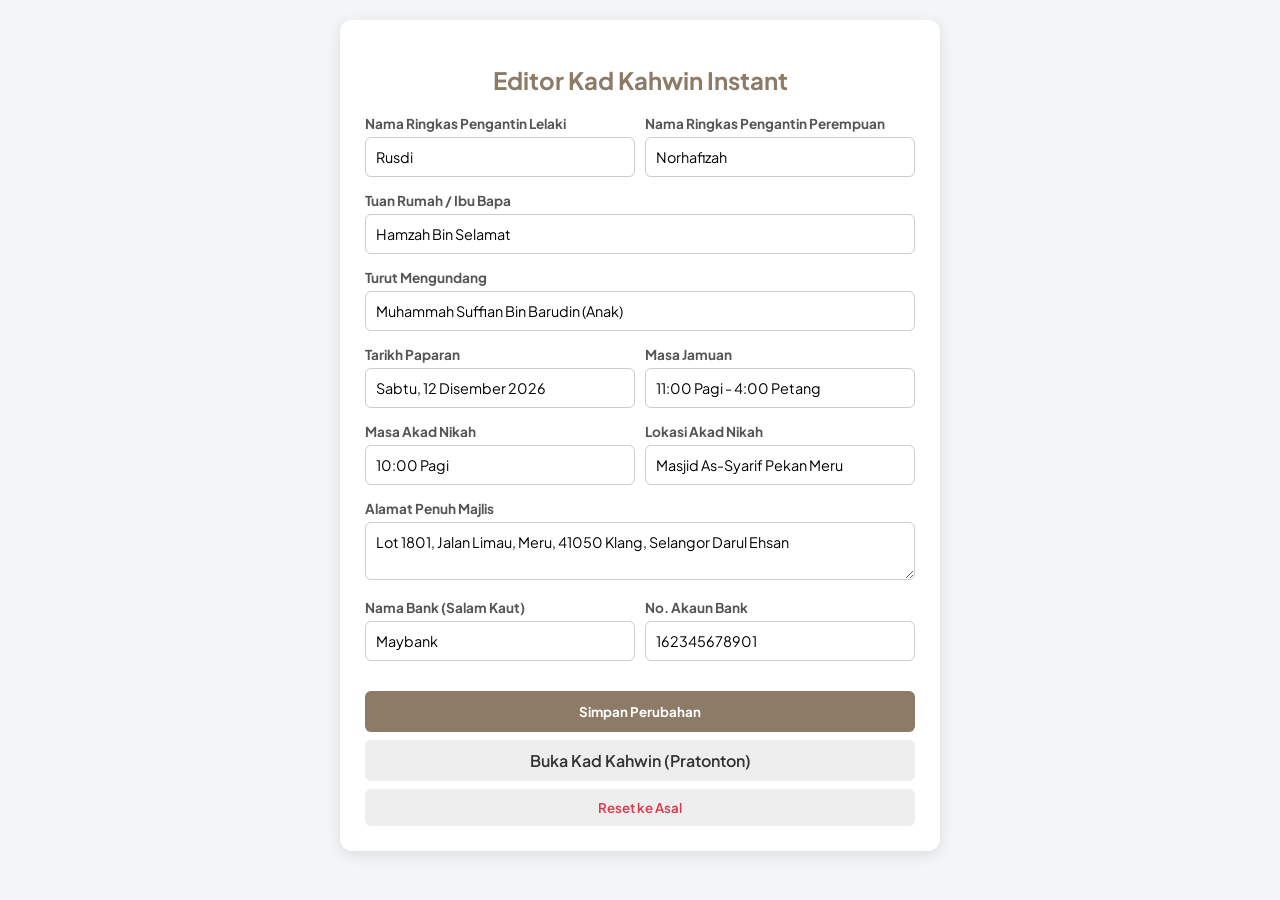
==== admin.html @ 260024a2 "Update UI" ====
<!DOCTYPE html>
<html lang="ms">
<head>
    <meta charset="UTF-8">
    <meta name="viewport" content="width=device-width, initial-scale=1.0">
    <title>Editor Maklumat Kad Kahwin</title>
    <link href="https://fonts.googleapis.com/css2?family=Plus+Jakarta+Sans:wght@400;600;700&display=swap" rel="stylesheet">
    <style>
        * { box-sizing: border-box; font-family: 'Plus Jakarta Sans', sans-serif; }
        body { background: #f4f5f7; padding: 20px; color: #333; margin: 0; }
        .admin-card { max-width: 600px; margin: auto; background: white; padding: 25px; border-radius: 12px; box-shadow: 0 4px 15px rgba(0,0,0,0.1); }
        h2 { text-align: center; color: #8D7B68; margin-bottom: 20px; }
        .form-group { margin-bottom: 15px; }
        label { font-size: 0.85rem; font-weight: 700; display: block; margin-bottom: 5px; color: #555; }
        input, textarea { width: 100%; padding: 10px; border: 1px solid #ccc; border-radius: 6px; font-size: 0.9rem; }
        .grid-2 { display: grid; grid-template-columns: 1fr 1fr; gap: 10px; }
        .btn-save { width: 100%; background: #8D7B68; color: white; padding: 12px; border: none; border-radius: 6px; font-weight: 700; cursor: pointer; margin-top: 15px; }
        .btn-secondary { width: 100%; background: #eee; color: #333; padding: 10px; border: none; border-radius: 6px; font-weight: 600; cursor: pointer; margin-top: 8px; text-decoration: none; display: block; text-align: center; }
        .status-msg { margin-top: 10px; text-align: center; font-size: 0.85rem; color: #28a745; display: none; }
    </style>
</head>
<body>

<div class="admin-card">
    <h2>Editor Kad Kahwin Instant</h2>
    <form id="admin-form">
        <div class="grid-2">
            <div class="form-group">
                <label>Nama Ringkas Pengantin Lelaki</label>
                <input type="text" id="groom" required>
            </div>
            <div class="form-group">
                <label>Nama Ringkas Pengantin Perempuan</label>
                <input type="text" id="bride" required>
            </div>
        </div>

        <div class="form-group">
            <label>Tuan Rumah / Ibu Bapa</label>
            <input type="text" id="host" required>
        </div>

        <div class="form-group">
            <label>Turut Mengundang</label>
            <input type="text" id="specialInvite">
        </div>

        <div class="grid-2">
            <div class="form-group">
                <label>Tarikh Paparan</label>
                <input type="text" id="dateDisplay" required>
            </div>
            <div class="form-group">
                <label>Masa Jamuan</label>
                <input type="text" id="timeDisplay" required>
            </div>
        </div>

        <div class="grid-2">
            <div class="form-group">
                <label>Masa Akad Nikah</label>
                <input type="text" id="nikahTime">
            </div>
            <div class="form-group">
                <label>Lokasi Akad Nikah</label>
                <input type="text" id="nikahLocation">
            </div>
        </div>

        <div class="form-group">
            <label>Alamat Penuh Majlis</label>
            <textarea id="hallAddress" rows="2" required></textarea>
        </div>

        <div class="grid-2">
            <div class="form-group">
                <label>Nama Bank (Salam Kaut)</label>
                <input type="text" id="bankName">
            </div>
            <div class="form-group">
                <label>No. Akaun Bank</label>
                <input type="text" id="bankAcc">
            </div>
        </div>

        <button type="submit" class="btn-save">Simpan Perubahan</button>
        <a href="index.html" target="_blank" class="btn-secondary">Buka Kad Kahwin (Pratonton)</a>
        <button type="button" id="btn-reset" class="btn-secondary" style="color: #dc3545;">Reset ke Asal</button>
        <div id="status" class="status-msg">Maklumat berjaya dikemas kini!</div>
    </form>
</div>

<script src="./js/config.js"></script>
<script>
    document.addEventListener('DOMContentLoaded', () => {
        const currentConfig = getWeddingConfig();

        // Fill current form values
        document.getElementById('groom').value = currentConfig.groom;
        document.getElementById('bride').value = currentConfig.bride;
        document.getElementById('host').value = currentConfig.host;
        document.getElementById('specialInvite').value = currentConfig.specialInvite || '';
        document.getElementById('dateDisplay').value = currentConfig.dateDisplay;
        document.getElementById('timeDisplay').value = currentConfig.timeDisplay;
        document.getElementById('nikahTime').value = currentConfig.nikahTime || '';
        document.getElementById('nikahLocation').value = currentConfig.nikahLocation || '';
        document.getElementById('hallAddress').value = currentConfig.hallAddress;
        document.getElementById('bankName').value = currentConfig.bank.name;
        document.getElementById('bankAcc').value = currentConfig.bank.accountNo;

        // Save action
        document.getElementById('admin-form').addEventListener('submit', (e) => {
            e.preventDefault();
            
            const updated = {
                ...currentConfig,
                groom: document.getElementById('groom').value,
                bride: document.getElementById('bride').value,
                shortName: `${document.getElementById('groom').value} & ${document.getElementById('bride').value}`,
                host: document.getElementById('host').value,
                specialInvite: document.getElementById('specialInvite').value,
                dateDisplay: document.getElementById('dateDisplay').value,
                timeDisplay: document.getElementById('timeDisplay').value,
                nikahTime: document.getElementById('nikahTime').value,
                nikahLocation: document.getElementById('nikahLocation').value,
                hallAddress: document.getElementById('hallAddress').value,
                bank: {
                    ...currentConfig.bank,
                    name: document.getElementById('bankName').value,
                    accountNo: document.getElementById('bankAcc').value
                }
            };

            localStorage.setItem('weddingCardConfig', JSON.stringify(updated));
            const status = document.getElementById('status');
            status.style.display = 'block';
            setTimeout(() => status.style.display = 'none', 3000);
        });

        // Reset action
        document.getElementById('btn-reset').addEventListener('click', () => {
            if(confirm("Adakah anda pasti untuk reset semula maklumat ke tetapan asal?")) {
                localStorage.removeItem('weddingCardConfig');
                location.reload();
            }
        });
    });
</script>
</body>
</html>
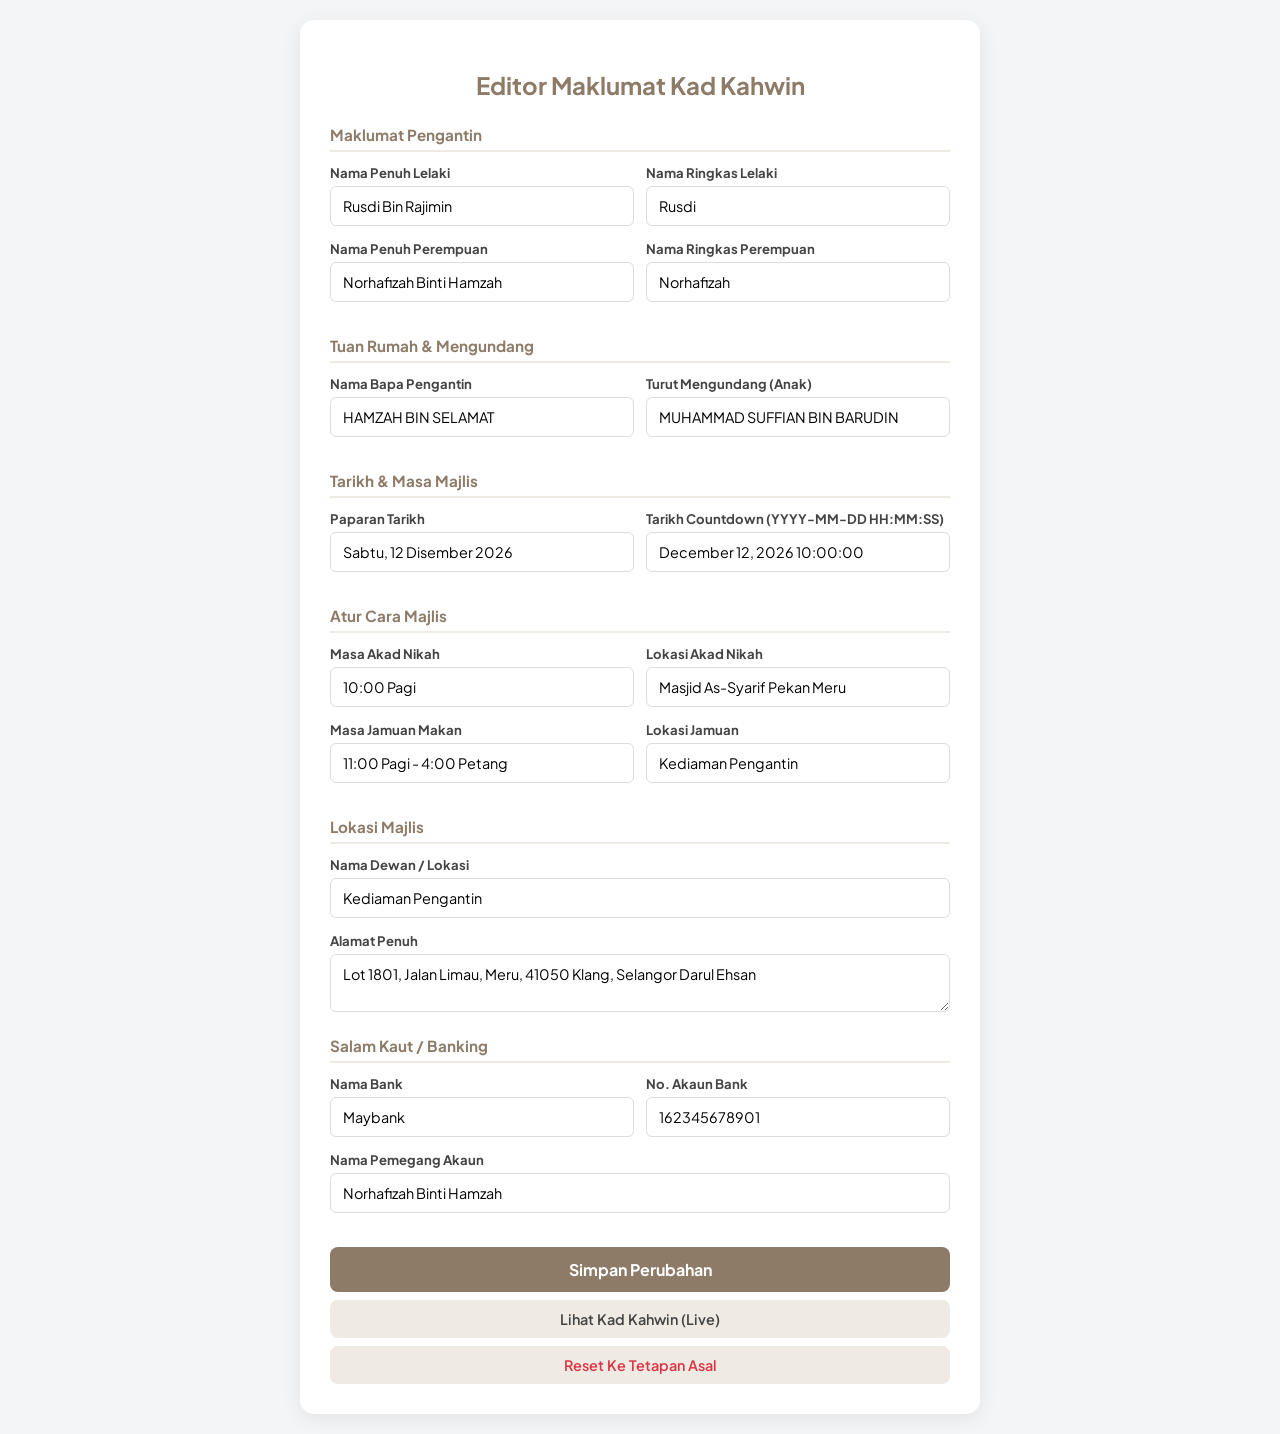
==== commit c912c61e: "Update" ====
--- a/admin.html
+++ b/admin.html
@@ -7,55 +7,73 @@
     <link href="https://fonts.googleapis.com/css2?family=Plus+Jakarta+Sans:wght@400;600;700&display=swap" rel="stylesheet">
     <style>
         * { box-sizing: border-box; font-family: 'Plus Jakarta Sans', sans-serif; }
-        body { background: #f4f5f7; padding: 20px; color: #333; margin: 0; }
-        .admin-card { max-width: 600px; margin: auto; background: white; padding: 25px; border-radius: 12px; box-shadow: 0 4px 15px rgba(0,0,0,0.1); }
-        h2 { text-align: center; color: #8D7B68; margin-bottom: 20px; }
-        .form-group { margin-bottom: 15px; }
-        label { font-size: 0.85rem; font-weight: 700; display: block; margin-bottom: 5px; color: #555; }
-        input, textarea { width: 100%; padding: 10px; border: 1px solid #ccc; border-radius: 6px; font-size: 0.9rem; }
-        .grid-2 { display: grid; grid-template-columns: 1fr 1fr; gap: 10px; }
-        .btn-save { width: 100%; background: #8D7B68; color: white; padding: 12px; border: none; border-radius: 6px; font-weight: 700; cursor: pointer; margin-top: 15px; }
-        .btn-secondary { width: 100%; background: #eee; color: #333; padding: 10px; border: none; border-radius: 6px; font-weight: 600; cursor: pointer; margin-top: 8px; text-decoration: none; display: block; text-align: center; }
-        .status-msg { margin-top: 10px; text-align: center; font-size: 0.85rem; color: #28a745; display: none; }
+        body { background: #F4F5F7; padding: 20px; color: #333; margin: 0; }
+        .admin-card { max-width: 680px; margin: auto; background: white; padding: 30px; border-radius: 14px; box-shadow: 0 4px 20px rgba(0,0,0,0.08); }
+        h2 { text-align: center; color: #8D7B68; margin-bottom: 25px; }
+        .section-header { font-size: 0.95rem; font-weight: 700; color: #8D7B68; border-bottom: 2px solid #EFEAE4; padding-bottom: 6px; margin: 20px 0 12px 0; }
+        .form-group { margin-bottom: 14px; }
+        label { font-size: 0.82rem; font-weight: 700; display: block; margin-bottom: 5px; color: #444; }
+        input, textarea { width: 100%; padding: 10px 12px; border: 1px solid #DCDCDC; border-radius: 6px; font-size: 0.9rem; }
+        input:focus, textarea:focus { border-color: #8D7B68; outline: none; }
+        .grid-2 { display: grid; grid-template-columns: 1fr 1fr; gap: 12px; }
+        .btn-save { width: 100%; background: #8D7B68; color: white; padding: 12px; border: none; border-radius: 8px; font-weight: 700; cursor: pointer; margin-top: 20px; font-size: 1rem; }
+        .btn-secondary { width: 100%; background: #EFEAE4; color: #444; padding: 10px; border: none; border-radius: 8px; font-weight: 600; cursor: pointer; margin-top: 8px; text-decoration: none; display: block; text-align: center; font-size: 0.9rem; }
+        .status-msg { margin-top: 12px; text-align: center; font-size: 0.88rem; color: #28a745; font-weight: 600; display: none; }
     </style>
 </head>
 <body>
 
 <div class="admin-card">
-    <h2>Editor Kad Kahwin Instant</h2>
+    <h2>Editor Maklumat Kad Kahwin</h2>
     <form id="admin-form">
-        <div class="grid-2">
-            <div class="form-group">
-                <label>Nama Ringkas Pengantin Lelaki</label>
+
+        <div class="section-header">Maklumat Pengantin</div>
+        <div class="grid-2">
+            <div class="form-group">
+                <label>Nama Penuh Lelaki</label>
+                <input type="text" id="groomFullName" required>
+            </div>
+            <div class="form-group">
+                <label>Nama Ringkas Lelaki</label>
                 <input type="text" id="groom" required>
             </div>
-            <div class="form-group">
-                <label>Nama Ringkas Pengantin Perempuan</label>
+        </div>
+        <div class="grid-2">
+            <div class="form-group">
+                <label>Nama Penuh Perempuan</label>
+                <input type="text" id="brideFullName" required>
+            </div>
+            <div class="form-group">
+                <label>Nama Ringkas Perempuan</label>
                 <input type="text" id="bride" required>
             </div>
         </div>
 
-        <div class="form-group">
-            <label>Tuan Rumah / Ibu Bapa</label>
-            <input type="text" id="host" required>
-        </div>
-
-        <div class="form-group">
-            <label>Turut Mengundang</label>
-            <input type="text" id="specialInvite">
-        </div>
-
-        <div class="grid-2">
-            <div class="form-group">
-                <label>Tarikh Paparan</label>
+        <div class="section-header">Tuan Rumah & Mengundang</div>
+        <div class="grid-2">
+            <div class="form-group">
+                <label>Nama Bapa Pengantin</label>
+                <input type="text" id="hostFather" required>
+            </div>
+            <div class="form-group">
+                <label>Turut Mengundang (Anak)</label>
+                <input type="text" id="hostSon">
+            </div>
+        </div>
+
+        <div class="section-header">Tarikh & Masa Majlis</div>
+        <div class="grid-2">
+            <div class="form-group">
+                <label>Paparan Tarikh</label>
                 <input type="text" id="dateDisplay" required>
             </div>
             <div class="form-group">
-                <label>Masa Jamuan</label>
-                <input type="text" id="timeDisplay" required>
-            </div>
-        </div>
-
+                <label>Tarikh Countdown (YYYY-MM-DD HH:MM:SS)</label>
+                <input type="text" id="countdownDate" required>
+            </div>
+        </div>
+
+        <div class="section-header">Atur Cara Majlis</div>
         <div class="grid-2">
             <div class="form-group">
                 <label>Masa Akad Nikah</label>
@@ -63,18 +81,34 @@
             </div>
             <div class="form-group">
                 <label>Lokasi Akad Nikah</label>
-                <input type="text" id="nikahLocation">
-            </div>
-        </div>
-
+                <input type="text" id="nikahLoc">
+            </div>
+        </div>
+        <div class="grid-2">
+            <div class="form-group">
+                <label>Masa Jamuan Makan</label>
+                <input type="text" id="receptionTime">
+            </div>
+            <div class="form-group">
+                <label>Lokasi Jamuan</label>
+                <input type="text" id="receptionLoc">
+            </div>
+        </div>
+
+        <div class="section-header">Lokasi Majlis</div>
         <div class="form-group">
-            <label>Alamat Penuh Majlis</label>
+            <label>Nama Dewan / Lokasi</label>
+            <input type="text" id="hallName" required>
+        </div>
+        <div class="form-group">
+            <label>Alamat Penuh</label>
             <textarea id="hallAddress" rows="2" required></textarea>
         </div>
 
-        <div class="grid-2">
-            <div class="form-group">
-                <label>Nama Bank (Salam Kaut)</label>
+        <div class="section-header">Salam Kaut / Banking</div>
+        <div class="grid-2">
+            <div class="form-group">
+                <label>Nama Bank</label>
                 <input type="text" id="bankName">
             </div>
             <div class="form-group">
@@ -82,64 +116,100 @@
                 <input type="text" id="bankAcc">
             </div>
         </div>
+        <div class="form-group">
+            <label>Nama Pemegang Akaun</label>
+            <input type="text" id="bankHolder">
+        </div>
 
         <button type="submit" class="btn-save">Simpan Perubahan</button>
-        <a href="index.html" target="_blank" class="btn-secondary">Buka Kad Kahwin (Pratonton)</a>
-        <button type="button" id="btn-reset" class="btn-secondary" style="color: #dc3545;">Reset ke Asal</button>
-        <div id="status" class="status-msg">Maklumat berjaya dikemas kini!</div>
+        <a href="index.html" target="_blank" class="btn-secondary">Lihat Kad Kahwin (Live)</a>
+        <button type="button" id="btn-reset" class="btn-secondary" style="color: #dc3545;">Reset Ke Tetapan Asal</button>
+        <div id="status" class="status-msg">Maklumat berjaya disimpan!</div>
     </form>
 </div>
 
 <script src="./js/config.js"></script>
 <script>
     document.addEventListener('DOMContentLoaded', () => {
-        const currentConfig = getWeddingConfig();
-
-        // Fill current form values
-        document.getElementById('groom').value = currentConfig.groom;
-        document.getElementById('bride').value = currentConfig.bride;
-        document.getElementById('host').value = currentConfig.host;
-        document.getElementById('specialInvite').value = currentConfig.specialInvite || '';
-        document.getElementById('dateDisplay').value = currentConfig.dateDisplay;
-        document.getElementById('timeDisplay').value = currentConfig.timeDisplay;
-        document.getElementById('nikahTime').value = currentConfig.nikahTime || '';
-        document.getElementById('nikahLocation').value = currentConfig.nikahLocation || '';
-        document.getElementById('hallAddress').value = currentConfig.hallAddress;
-        document.getElementById('bankName').value = currentConfig.bank.name;
-        document.getElementById('bankAcc').value = currentConfig.bank.accountNo;
-
-        // Save action
+        const config = getWeddingConfig();
+
+        // Populate fields from config.js
+        document.getElementById('groomFullName').value = config.groomFullName || '';
+        document.getElementById('groom').value = config.groom || '';
+        document.getElementById('brideFullName').value = config.brideFullName || '';
+        document.getElementById('bride').value = config.bride || '';
+        
+        document.getElementById('hostFather').value = config.hostFather || '';
+        document.getElementById('hostSon').value = config.hostSon || '';
+        
+        document.getElementById('dateDisplay').value = config.dateDisplay || '';
+        document.getElementById('countdownDate').value = config.countdownDate || '';
+
+        if (config.tentative && config.tentative.length >= 2) {
+            document.getElementById('nikahTime').value = config.tentative[0].time || '';
+            document.getElementById('nikahLoc').value = config.tentative[0].location || '';
+            document.getElementById('receptionTime').value = config.tentative[1].time || '';
+            document.getElementById('receptionLoc').value = config.tentative[1].location || '';
+        }
+
+        document.getElementById('hallName').value = config.hallName || '';
+        document.getElementById('hallAddress').value = config.hallAddress || '';
+
+        document.getElementById('bankName').value = config.bank ? config.bank.name : '';
+        document.getElementById('bankAcc').value = config.bank ? config.bank.accountNo : '';
+        document.getElementById('bankHolder').value = config.bank ? config.bank.accountHolder : '';
+
+        // Save logic
         document.getElementById('admin-form').addEventListener('submit', (e) => {
             e.preventDefault();
-            
-            const updated = {
-                ...currentConfig,
+
+            const updatedConfig = {
+                ...config,
+                groomFullName: document.getElementById('groomFullName').value,
                 groom: document.getElementById('groom').value,
+                brideFullName: document.getElementById('brideFullName').value,
                 bride: document.getElementById('bride').value,
                 shortName: `${document.getElementById('groom').value} & ${document.getElementById('bride').value}`,
-                host: document.getElementById('host').value,
-                specialInvite: document.getElementById('specialInvite').value,
+                
+                hostFather: document.getElementById('hostFather').value,
+                hostSon: document.getElementById('hostSon').value,
+                
                 dateDisplay: document.getElementById('dateDisplay').value,
-                timeDisplay: document.getElementById('timeDisplay').value,
-                nikahTime: document.getElementById('nikahTime').value,
-                nikahLocation: document.getElementById('nikahLocation').value,
+                countdownDate: document.getElementById('countdownDate').value,
+                
+                tentative: [
+                    {
+                        time: document.getElementById('nikahTime').value,
+                        event: "Majlis Akad Nikah",
+                        location: document.getElementById('nikahLoc').value
+                    },
+                    {
+                        time: document.getElementById('receptionTime').value,
+                        event: "Jamuan Makan",
+                        location: document.getElementById('receptionLoc').value
+                    }
+                ],
+
+                hallName: document.getElementById('hallName').value,
                 hallAddress: document.getElementById('hallAddress').value,
+
                 bank: {
-                    ...currentConfig.bank,
                     name: document.getElementById('bankName').value,
-                    accountNo: document.getElementById('bankAcc').value
+                    accountNo: document.getElementById('bankAcc').value,
+                    accountHolder: document.getElementById('bankHolder').value
                 }
             };
 
-            localStorage.setItem('weddingCardConfig', JSON.stringify(updated));
+            localStorage.setItem('weddingCardConfig', JSON.stringify(updatedConfig));
+            
             const status = document.getElementById('status');
             status.style.display = 'block';
             setTimeout(() => status.style.display = 'none', 3000);
         });
 
-        // Reset action
+        // Reset logic
         document.getElementById('btn-reset').addEventListener('click', () => {
-            if(confirm("Adakah anda pasti untuk reset semula maklumat ke tetapan asal?")) {
+            if (confirm("Adakah anda pasti untuk reset semula maklumat ke asal?")) {
                 localStorage.removeItem('weddingCardConfig');
                 location.reload();
             }
